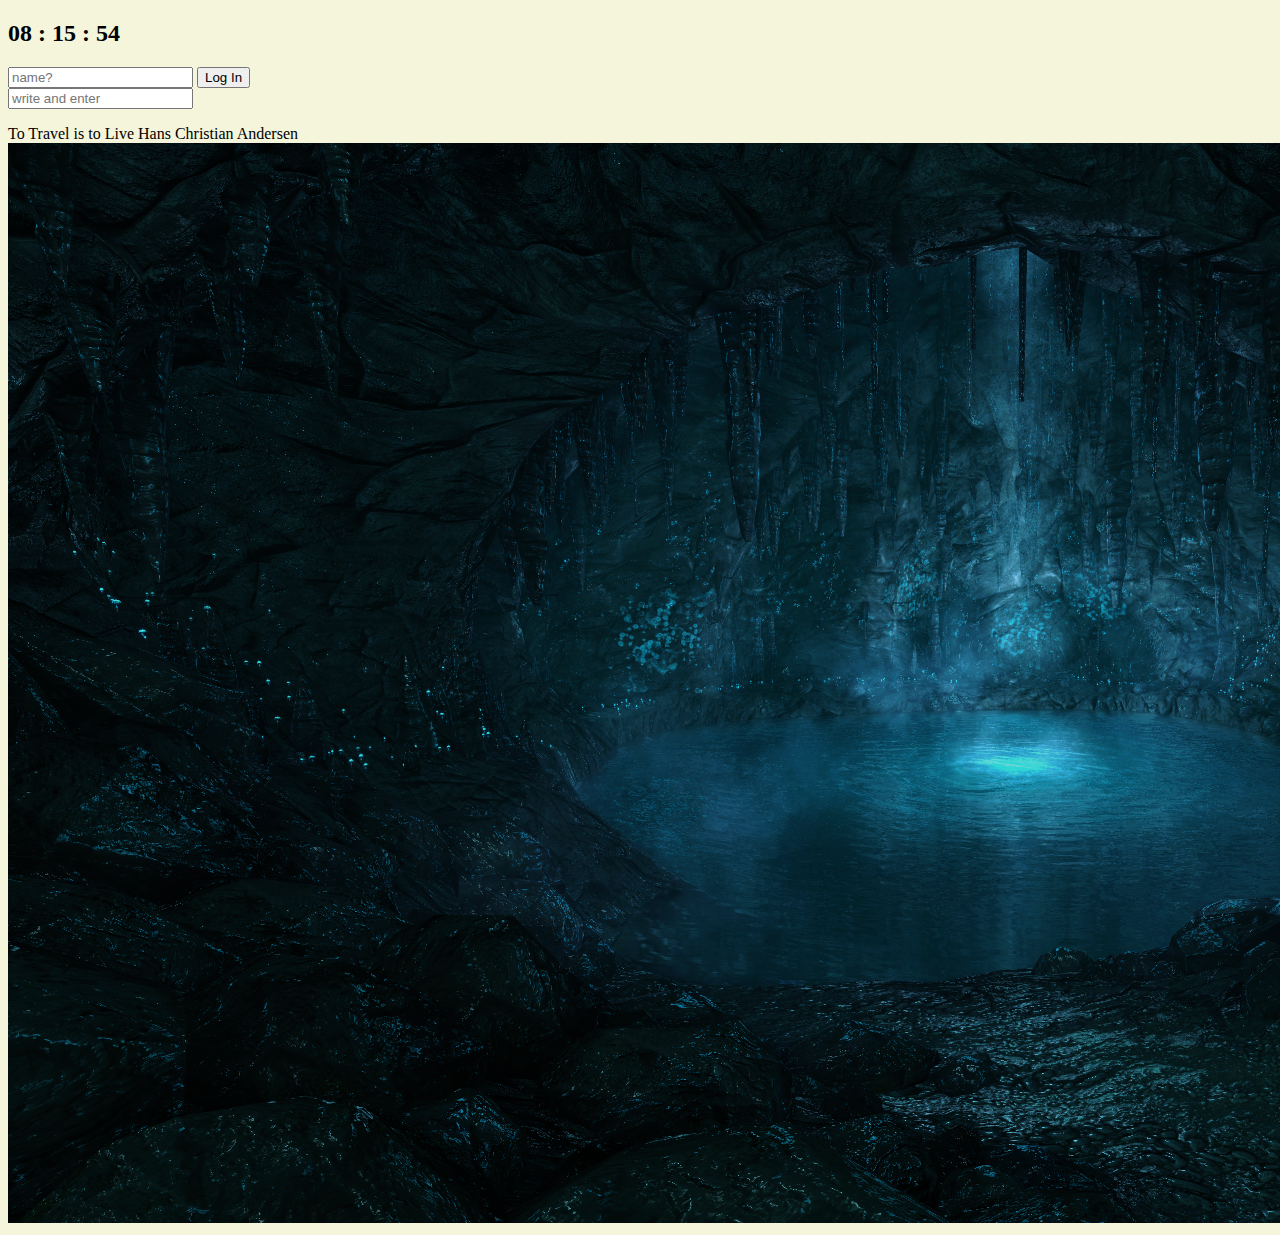
==== index.html @ 2271ca20 "init" ====
<!DOCTYPE html>
<html lang="en">
  <head>
    <meta charset="UTF-8" />
    <meta http-equiv="X-UA-Compatible" content="IE=edge" />
    <meta name="viewport" content="width=device-width, initial-scale=1.0" />
    <link rel="stylesheet" href="css/style.css" />
    <title>Momentum</title>
  </head>
  <body>
    <h2 id="clock">00 : 00 : 00</h2>
    <form id="login-form" hidden>
      <input type="text" required maxlength="15" placeholder="name?" />
      <input type="submit" value="Log In" />
    </form>
    <h1 id="greeting" hidden></h1>
    <form id="todo-form">
      <input type="text" placeholder="write and enter" required />
    </form>
    <ul id="todo-list"></ul>
    <div id="quotes">
      <span></span>
      <span></span>
    </div>
    <div id="weather">
      <span></span>
      <span></span>
    </div>
    <template id="todo-template">
      <li>
        <span></span>
        <button></button>
      </li>
    </template>
    <script src="js/greetings.js"></script>
    <script src="js/clock.js"></script>
    <script src="js/quotes.js"></script>
    <script src="js/background.js"></script>
    <script src="js/todo.js"></script>
    <script src="js/weather.js"></script>
  </body>
</html>
---- css/style.css ----
body {
  background-color: beige;
}
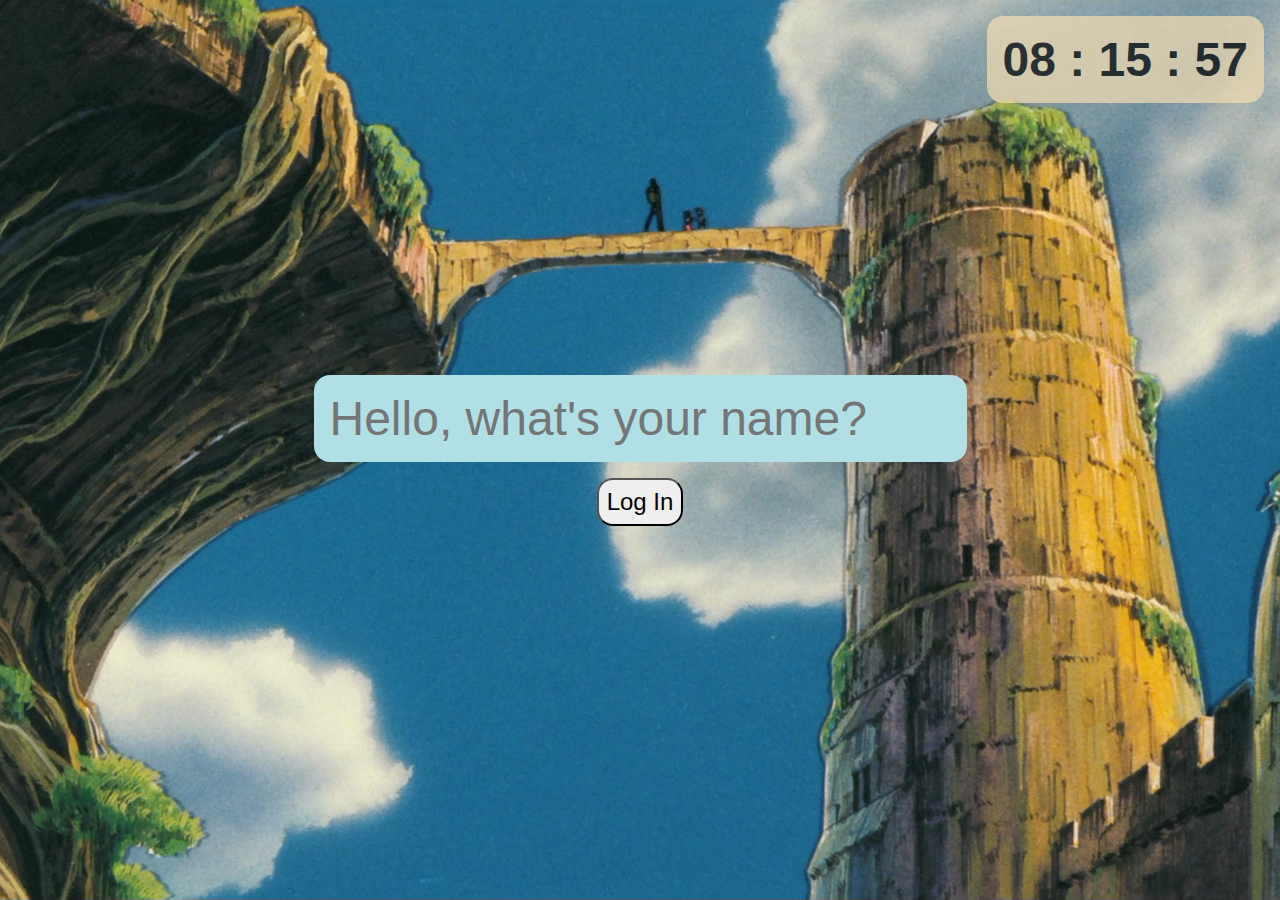
==== commit a7b2662d: "css" ====
--- a/index.html
+++ b/index.html
@@ -9,27 +9,39 @@
   </head>
   <body>
     <h2 id="clock">00 : 00 : 00</h2>
-    <form id="login-form" hidden>
-      <input type="text" required maxlength="15" placeholder="name?" />
-      <input type="submit" value="Log In" />
+    <form id="login-form">
+      <input
+        type="text"
+        minlength="1"
+        maxlength="30"
+        placeholder="Hello, what's your name?"
+        required
+      />
+      <div>
+        <button>Log In</button>
+      </div>
     </form>
-    <h1 id="greeting" hidden></h1>
-    <form id="todo-form">
-      <input type="text" placeholder="write and enter" required />
-    </form>
-    <ul id="todo-list"></ul>
-    <div id="quotes">
-      <span></span>
-      <span></span>
-    </div>
-    <div id="weather">
-      <span></span>
-      <span></span>
+    <div id="after-login">
+      <h1 id="greeting" class="shadow-white"></h1>
+      <form id="todo-form">
+        <input type="text" placeholder="Write your todo" required />
+      </form>
+      <ul id="todo-list" class="shadow-white"></ul>
+      <div id="quotes" class="shadow-white">
+        <p></p>
+        <span></span>
+      </div>
+      <div id="weather">
+        <p id="weather-info"></p>
+        <p id="weather-city"></p>
+      </div>
     </div>
     <template id="todo-template">
       <li>
-        <span></span>
-        <button></button>
+        <div>
+          <span></span>
+          <button></button>
+        </div>
       </li>
     </template>
     <script src="js/greetings.js"></script>
--- a/css/style.css
+++ b/css/style.css
@@ -1,3 +1,121 @@
+* {
+  margin: 0;
+  padding: 0;
+  box-sizing: border-box;
+  font-family: -apple-system, BlinkMacSystemFont, "Segoe UI", Roboto, Oxygen, Ubuntu, Cantarell,
+    "Open Sans", "Helvetica Neue", sans-serif;
+}
+
+.shadow-white {
+  text-shadow: 1px 1px 0px #fff, -1px 1px 0px #fff, 1px -1px 0px #fff, -1px -1px 0px #fff,
+    2px 2px 5px #fff, -2px 2px 5px #fff, 2px -2px 5px #fff, -2px -2px 5px #fff;
+}
+
 body {
+  height: 100vh;
+  background-size: cover;
+  background-position: center center;
+  display: flex;
+  flex-direction: column;
+  justify-content: center;
+  align-items: center;
+}
+
+#clock {
+  padding: 1rem;
+  position: fixed;
+  top: 1rem;
+  right: 1rem;
+  font-size: 3rem;
+  background-color: wheat;
+  border-radius: 1rem;
+  opacity: 0.7;
+}
+
+#login-form {
+  display: flex;
+  flex-direction: column;
+  align-items: center;
+  gap: 1rem;
+}
+
+#login-form input {
+  border: none;
+  font-size: 3rem;
+  padding: 1rem;
+  background-color: powderblue;
+  border-radius: 1rem;
+}
+
+#login-form button {
+  font-size: 1.5rem;
+  padding: 0.5rem;
+  border-radius: 1rem;
+  cursor: pointer;
+}
+
+#after-login {
+  display: flex;
+  flex-direction: column;
+  align-items: center;
+  gap: 1rem;
+}
+
+#greeting {
+  margin-bottom: 10rem;
+  font-size: 4rem;
+  font-family: Arial, Helvetica, sans-serif;
+}
+
+#todo-form input {
+  border: none;
+  font-size: 1.2rem;
+  padding: 0.2rem 1rem;
+  background-color: bisque;
+  border-radius: 1rem;
+}
+
+#todo-list {
+  list-style-type: none;
+}
+
+#todo-list div {
+  margin: 0.5rem;
+  display: flex;
+  justify-content: space-between;
+  gap: 1rem;
+}
+
+#todo-list span {
+  font-size: 1.1rem;
+}
+
+#quotes {
+  margin-top: 10rem;
+  display: flex;
+  flex-direction: column;
+  gap: 1rem;
+}
+
+#quotes p {
+  font-family: Georgia, "Times New Roman", Times, serif;
+  font-size: 1.5rem;
+  font-weight: 500;
+}
+
+#quotes span {
+  font-style: italic;
+  font-size: 1.2rem;
+  text-align: right;
+}
+
+#weather {
+  padding: 0.5rem;
+  position: fixed;
+  top: 1rem;
+  left: 1rem;
+  font-size: 1.5rem;
   background-color: beige;
+  border-radius: 1rem;
+  opacity: 0.8;
 }
